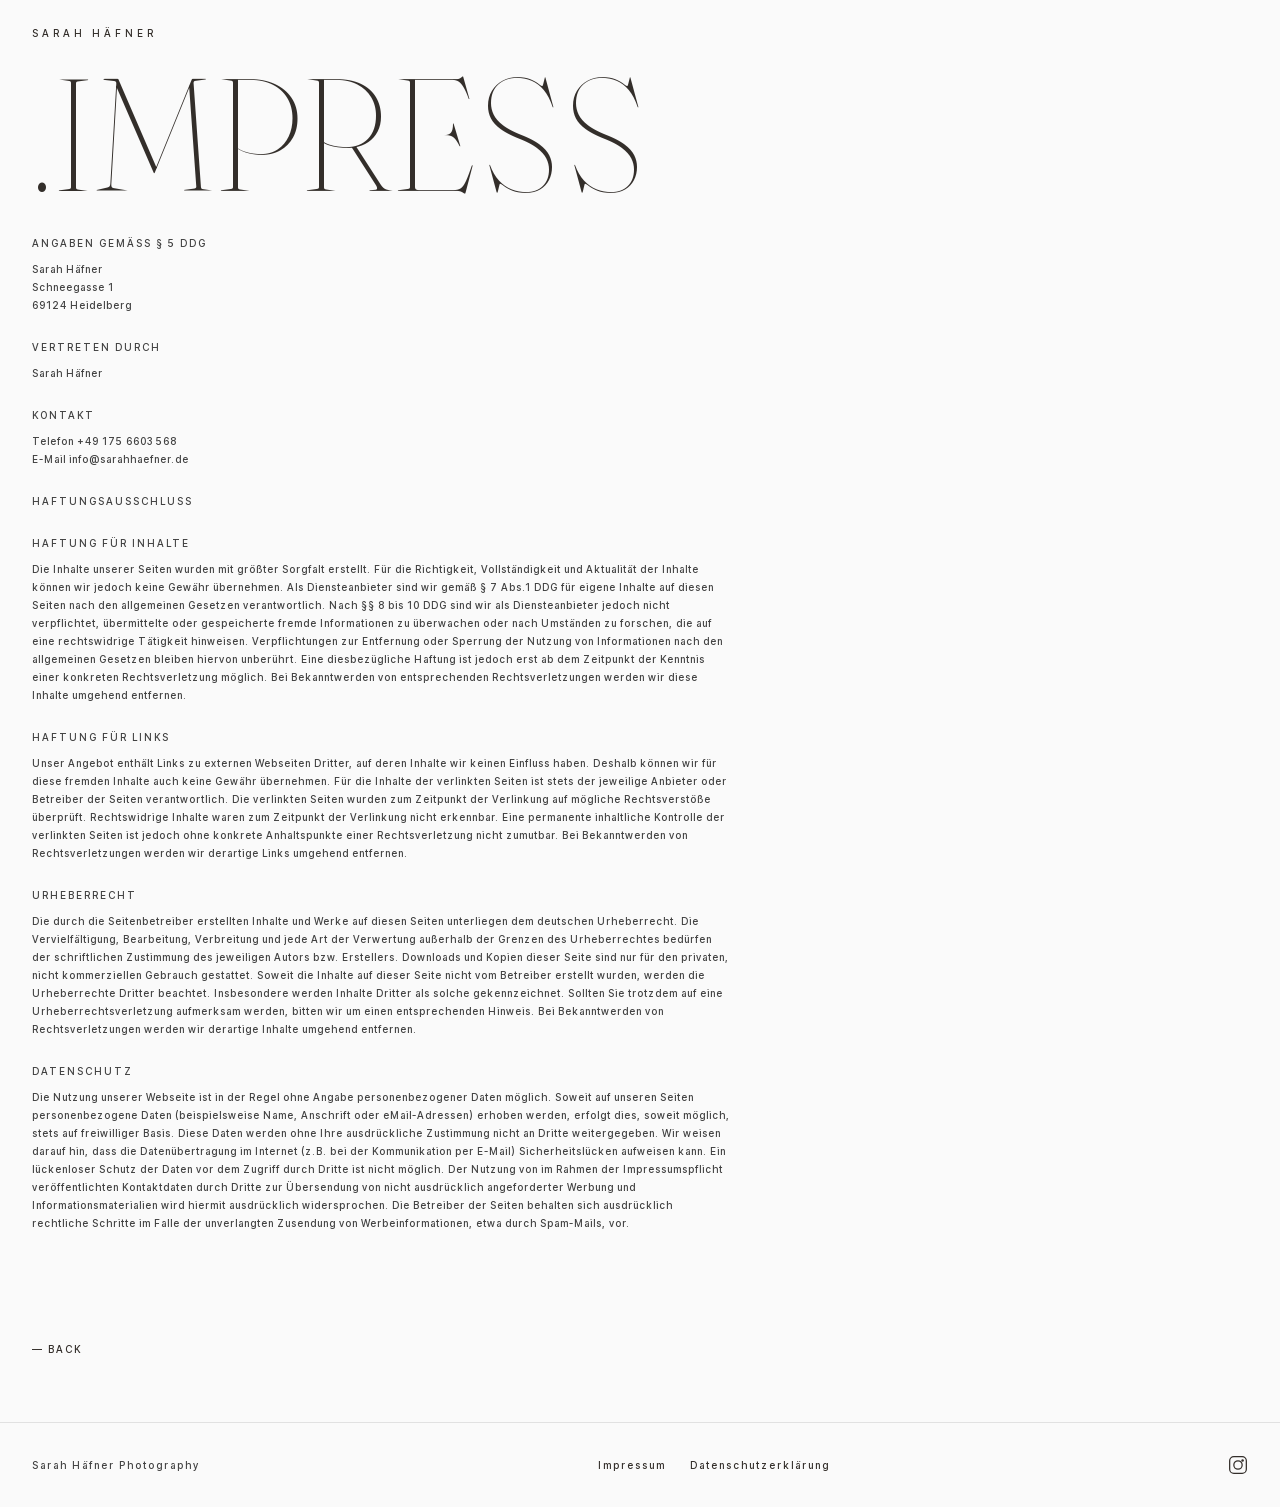
==== impress/index.html @ 79dc25fd "Platzhalterseite sarahhaefner.de" ====
<!DOCTYPE html>
<html lang="de">
<head>
  <meta charset="UTF-8">
  <meta name="viewport" content="width=device-width, initial-scale=1.0">
  <title>Impressum | Sarah Häfner Photography</title>
  <link rel="preload" href="../fonts/fraunces-var.woff2" as="font" type="font/woff2" crossorigin>
  <link rel="preload" href="../fonts/inter-tight-500.woff2" as="font" type="font/woff2" crossorigin>
  <link rel="stylesheet" href="../css/style.css">
</head>
<body>
  <header class="navbar">
    <a href="../" class="logo">SARAH HÄFNER</a>
  </header>

  <main>
    <section class="legal">
      <h1 class="heading">.Impress</h1>
      <div class="legal-text">
        <h2>Angaben gemäß § 5 DDG</h2>
        <p>Sarah Häfner<br>
        Schneegasse 1<br>
        69124 Heidelberg</p>

        <h2>Vertreten durch</h2>
        <p>Sarah Häfner</p>

        <h2>Kontakt</h2>
        <p>Telefon +49 175 6603 568<br>
        E-Mail info@sarahhaefner.de</p>

        <h2>Haftungsausschluss</h2>

        <h3>Haftung für Inhalte</h3>
        <p>Die Inhalte unserer Seiten wurden mit größter Sorgfalt erstellt. Für die Richtigkeit, Vollständigkeit und Aktualität der Inhalte können wir jedoch keine Gewähr übernehmen. Als Diensteanbieter sind wir gemäß § 7 Abs.1 DDG für eigene Inhalte auf diesen Seiten nach den allgemeinen Gesetzen verantwortlich. Nach §§ 8 bis 10 DDG sind wir als Diensteanbieter jedoch nicht verpflichtet, übermittelte oder gespeicherte fremde Informationen zu überwachen oder nach Umständen zu forschen, die auf eine rechtswidrige Tätigkeit hinweisen. Verpflichtungen zur Entfernung oder Sperrung der Nutzung von Informationen nach den allgemeinen Gesetzen bleiben hiervon unberührt. Eine diesbezügliche Haftung ist jedoch erst ab dem Zeitpunkt der Kenntnis einer konkreten Rechtsverletzung möglich. Bei Bekanntwerden von entsprechenden Rechtsverletzungen werden wir diese Inhalte umgehend entfernen.</p>

        <h3>Haftung für Links</h3>
        <p>Unser Angebot enthält Links zu externen Webseiten Dritter, auf deren Inhalte wir keinen Einfluss haben. Deshalb können wir für diese fremden Inhalte auch keine Gewähr übernehmen. Für die Inhalte der verlinkten Seiten ist stets der jeweilige Anbieter oder Betreiber der Seiten verantwortlich. Die verlinkten Seiten wurden zum Zeitpunkt der Verlinkung auf mögliche Rechtsverstöße überprüft. Rechtswidrige Inhalte waren zum Zeitpunkt der Verlinkung nicht erkennbar. Eine permanente inhaltliche Kontrolle der verlinkten Seiten ist jedoch ohne konkrete Anhaltspunkte einer Rechtsverletzung nicht zumutbar. Bei Bekanntwerden von Rechtsverletzungen werden wir derartige Links umgehend entfernen.</p>

        <h3>Urheberrecht</h3>
        <p>Die durch die Seitenbetreiber erstellten Inhalte und Werke auf diesen Seiten unterliegen dem deutschen Urheberrecht. Die Vervielfältigung, Bearbeitung, Verbreitung und jede Art der Verwertung außerhalb der Grenzen des Urheberrechtes bedürfen der schriftlichen Zustimmung des jeweiligen Autors bzw. Erstellers. Downloads und Kopien dieser Seite sind nur für den privaten, nicht kommerziellen Gebrauch gestattet. Soweit die Inhalte auf dieser Seite nicht vom Betreiber erstellt wurden, werden die Urheberrechte Dritter beachtet. Insbesondere werden Inhalte Dritter als solche gekennzeichnet. Sollten Sie trotzdem auf eine Urheberrechtsverletzung aufmerksam werden, bitten wir um einen entsprechenden Hinweis. Bei Bekanntwerden von Rechtsverletzungen werden wir derartige Inhalte umgehend entfernen.</p>

        <h3>Datenschutz</h3>
        <p>Die Nutzung unserer Webseite ist in der Regel ohne Angabe personenbezogener Daten möglich. Soweit auf unseren Seiten personenbezogene Daten (beispielsweise Name, Anschrift oder eMail-Adressen) erhoben werden, erfolgt dies, soweit möglich, stets auf freiwilliger Basis. Diese Daten werden ohne Ihre ausdrückliche Zustimmung nicht an Dritte weitergegeben. Wir weisen darauf hin, dass die Datenübertragung im Internet (z.B. bei der Kommunikation per E-Mail) Sicherheitslücken aufweisen kann. Ein lückenloser Schutz der Daten vor dem Zugriff durch Dritte ist nicht möglich. Der Nutzung von im Rahmen der Impressumspflicht veröffentlichten Kontaktdaten durch Dritte zur Übersendung von nicht ausdrücklich angeforderter Werbung und Informationsmaterialien wird hiermit ausdrücklich widersprochen. Die Betreiber der Seiten behalten sich ausdrücklich rechtliche Schritte im Falle der unverlangten Zusendung von Werbeinformationen, etwa durch Spam-Mails, vor.</p>
      </div>
    </section>
    <div class="legal" style="padding-top:0">
      <a href="../" class="back-link">— back</a>
    </div>
  </main>

  <footer class="footer">
    <div class="footer-inner">
      <p class="footer-text">Sarah Häfner Photography</p>
      <nav class="footer-nav">
        <a href="../impress/" class="footer-link">Impressum</a>
        <a href="../privacy-policy/" class="footer-link">Datenschutzerklärung</a>
      </nav>
      <a href="https://www.instagram.com/sarahhaefner_photography/" class="footer-instagram" target="_blank" rel="noopener" aria-label="Instagram">
        <svg width="20" height="20" viewBox="0 0 24 24" fill="none" stroke="currentColor" stroke-width="1.5" stroke-linecap="round" stroke-linejoin="round">
          <rect x="2" y="2" width="20" height="20" rx="5"/>
          <circle cx="12" cy="12" r="5"/>
          <circle cx="17.5" cy="6.5" r="1.5" fill="currentColor" stroke="none"/>
        </svg>
      </a>
    </div>
  </footer>
</body>
</html>
---- css/style.css ----
/* ── Fonts ── */

@font-face {
  font-family: "Fraunces";
  src: url("../fonts/fraunces-var.woff2") format("woff2-variations");
  font-display: swap;
  font-weight: 100 900;
}

@font-face {
  font-family: "Inter Tight";
  src: url("../fonts/inter-tight-500.woff2") format("woff2");
  font-display: swap;
  font-weight: 500;
}

/* ── Design-Tokens ── */

:root {
  --bg: #fafafa;
  --text: #332e2a;
  --text-black: #000000bd;
  --accent-link: #3b99d9;
  --font-display: "Fraunces", Georgia, serif;
  --font-body: "Inter Tight", "Helvetica Neue", Arial, sans-serif;
  --fraunces-settings: "opsz" 144, "wght" 100, "SOFT" 0, "WONK" 1;
}

/* ── Reset ── */

*, *::before, *::after {
  box-sizing: border-box;
  margin: 0;
  padding: 0;
}

img {
  display: block;
  max-width: 100%;
  height: auto;
}

a {
  color: inherit;
  text-decoration: none;
}

/* ── Body ── */

html {
  height: 100%;
}

body {
  min-height: 100%;
  display: flex;
  flex-direction: column;
  font-family: var(--font-body);
  font-weight: 500;
  font-size: 10px;
  letter-spacing: 1px;
  line-height: 18px;
  color: var(--text-black);
  background: var(--bg);
  -webkit-font-smoothing: antialiased;
  -moz-osx-font-smoothing: grayscale;
}

main {
  flex: 1 0 auto;
}

/* ── Typografie ── */

.heading {
  font-family: var(--font-display);
  font-variation-settings: var(--fraunces-settings);
  font-size: clamp(48px, 15vw, 160px);
  line-height: 0.85;
  color: var(--text);
  text-transform: uppercase;
}

/* ── Navbar ── */

.navbar {
  display: flex;
  align-items: center;
  justify-content: space-between;
  padding: 24px 32px;
}

.logo {
  font-family: var(--font-body);
  font-weight: 500;
  font-size: 10px;
  letter-spacing: 4px;
  color: var(--text);
  text-transform: uppercase;
}

/* ── Hero (Platzhalter) ── */

.hero {
  padding: 0 32px 64px;
  display: flex;
  flex-direction: column;
  justify-content: center;
  min-height: 55vh;
}

.hero-text {
  max-width: 34ch;
  margin-top: 32px;
  font-size: 10px;
  letter-spacing: 1px;
  line-height: 18px;
}

.hero-contact {
  margin-top: 40px;
  display: flex;
  flex-direction: column;
  gap: 8px;
}

.hero-contact a {
  font-size: 10px;
  letter-spacing: 2px;
  color: var(--text);
  text-transform: uppercase;
  transition: letter-spacing 0.2s cubic-bezier(0.645, 0.045, 0.355, 1);
  align-self: flex-start;
  padding: 6px 0;
  min-height: 32px;
  display: flex;
  align-items: center;
}

.hero-contact a:hover {
  letter-spacing: 4px;
}

/* ── Rechtstexte ── */

.legal {
  padding: 0 32px 64px;
}

.legal-text {
  max-width: 700px;
  margin-top: 32px;
  font-size: 10px;
  letter-spacing: 1px;
  line-height: 18px;
}

.legal-text h2, .legal-text h3 {
  font-family: var(--font-body);
  font-weight: 500;
  font-size: 10px;
  letter-spacing: 2px;
  text-transform: uppercase;
  margin: 24px 0 8px;
}

.legal-text p {
  margin-bottom: 12px;
}

.legal-text ul {
  margin: 0 0 12px 16px;
}

.legal-text li {
  margin-bottom: 6px;
}

.legal-text a {
  color: var(--accent-link);
  word-break: break-word;
}

.back-link {
  display: inline-block;
  margin-top: 32px;
  font-size: 10px;
  letter-spacing: 2px;
  color: var(--text);
  text-transform: uppercase;
  transition: letter-spacing 0.2s cubic-bezier(0.645, 0.045, 0.355, 1);
}

.back-link:hover {
  letter-spacing: 4px;
}

/* ── Footer ── */

.footer {
  flex-shrink: 0;
  padding: 32px;
  border-top: 1px solid rgba(0, 0, 0, 0.1);
}

.footer-inner {
  display: flex;
  align-items: center;
  justify-content: space-between;
  flex-wrap: wrap;
  gap: 16px;
}

.footer-text {
  font-family: var(--font-body);
  font-weight: 500;
  font-size: 10px;
  letter-spacing: 2px;
}

.footer-nav {
  display: flex;
  gap: 24px;
}

.footer-link {
  font-size: 10px;
  letter-spacing: 2px;
  color: var(--text);
  transition: color 0.2s;
}

.footer-link:hover {
  color: var(--accent-link);
}

.footer-instagram {
  color: var(--text);
  transition: color 0.2s;
  display: flex;
  align-items: center;
}

.footer-instagram:hover {
  color: var(--accent-link);
}

/* ── Responsive ── */

@media (max-width: 480px) {
  .navbar {
    padding: 24px;
  }

  .hero,
  .legal {
    padding-left: 24px;
    padding-right: 24px;
  }

  .footer {
    padding: 24px;
  }

  .footer-inner {
    flex-direction: column;
    align-items: flex-start;
  }
}
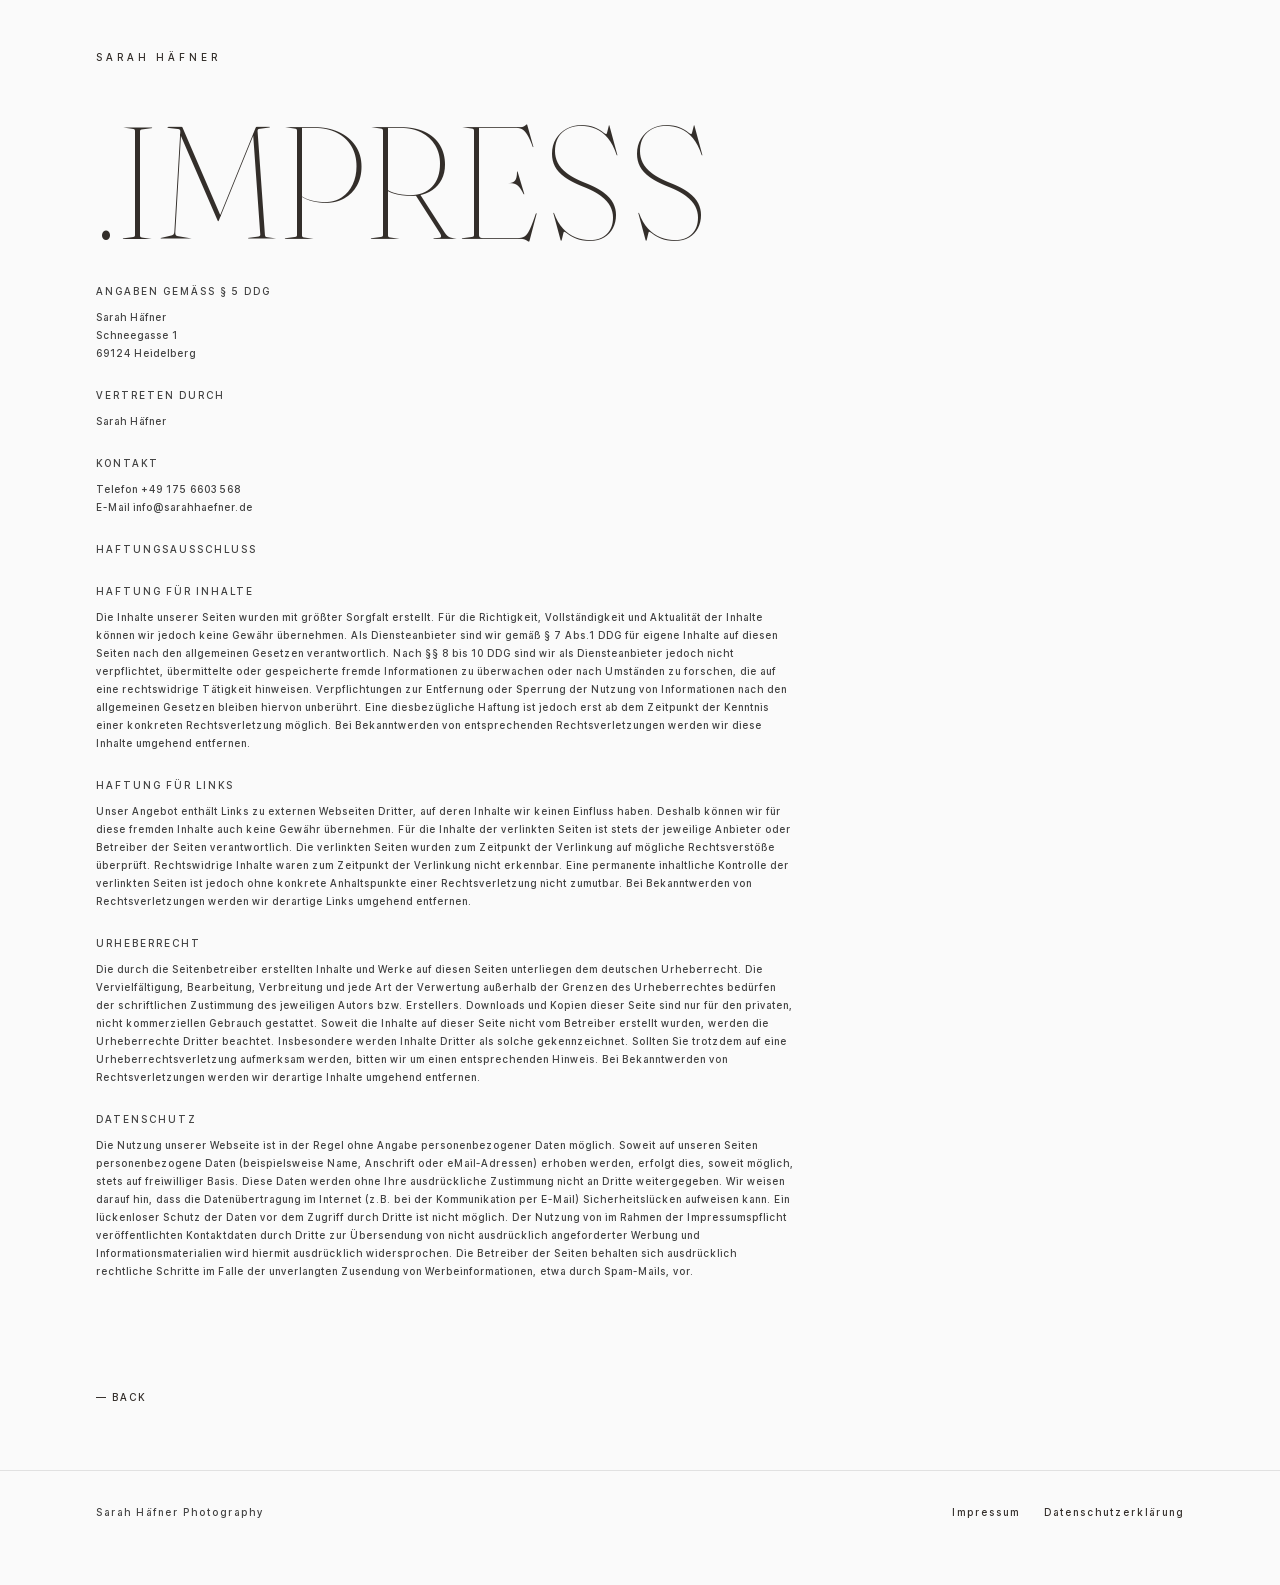
==== commit c3fe11a3: "Neue Hero-Struktur, groessere Raender, Instagram-Icon raus" ====
--- a/impress/index.html
+++ b/impress/index.html
@@ -56,13 +56,6 @@
         <a href="../impress/" class="footer-link">Impressum</a>
         <a href="../privacy-policy/" class="footer-link">Datenschutzerklärung</a>
       </nav>
-      <a href="https://www.instagram.com/sarahhaefner_photography/" class="footer-instagram" target="_blank" rel="noopener" aria-label="Instagram">
-        <svg width="20" height="20" viewBox="0 0 24 24" fill="none" stroke="currentColor" stroke-width="1.5" stroke-linecap="round" stroke-linejoin="round">
-          <rect x="2" y="2" width="20" height="20" rx="5"/>
-          <circle cx="12" cy="12" r="5"/>
-          <circle cx="17.5" cy="6.5" r="1.5" fill="currentColor" stroke="none"/>
-        </svg>
-      </a>
     </div>
   </footer>
 </body>
--- a/css/style.css
+++ b/css/style.css
@@ -24,6 +24,10 @@
   --font-display: "Fraunces", Georgia, serif;
   --font-body: "Inter Tight", "Helvetica Neue", Arial, sans-serif;
   --fraunces-settings: "opsz" 144, "wght" 100, "SOFT" 0, "WONK" 1;
+  /* Seitenränder */
+  --pad-x: 96px;
+  --pad-top: 48px;
+  --pad-bottom: 64px;
 }
 
 /* ── Reset ── */
@@ -87,7 +91,7 @@
   display: flex;
   align-items: center;
   justify-content: space-between;
-  padding: 24px 32px;
+  padding: var(--pad-top) var(--pad-x) 0;
 }
 
 .logo {
@@ -102,16 +106,23 @@
 /* ── Hero (Platzhalter) ── */
 
 .hero {
-  padding: 0 32px 64px;
+  padding: var(--pad-top) var(--pad-x) var(--pad-bottom);
   display: flex;
   flex-direction: column;
   justify-content: center;
   min-height: 55vh;
 }
 
+.subline {
+  margin-top: 16px;
+  font-size: 10px;
+  letter-spacing: 2px;
+  color: var(--text);
+}
+
 .hero-text {
   max-width: 34ch;
-  margin-top: 32px;
+  margin-top: 64px;
   font-size: 10px;
   letter-spacing: 1px;
   line-height: 18px;
@@ -122,6 +133,14 @@
   display: flex;
   flex-direction: column;
   gap: 8px;
+}
+
+.contact-label {
+  font-size: 10px;
+  letter-spacing: 2px;
+  text-transform: uppercase;
+  color: var(--text);
+  margin-bottom: 4px;
 }
 
 .hero-contact a {
@@ -144,7 +163,7 @@
 /* ── Rechtstexte ── */
 
 .legal {
-  padding: 0 32px 64px;
+  padding: var(--pad-top) var(--pad-x) var(--pad-bottom);
 }
 
 .legal-text {
@@ -199,7 +218,7 @@
 
 .footer {
   flex-shrink: 0;
-  padding: 32px;
+  padding: 32px var(--pad-x) var(--pad-bottom);
   border-top: 1px solid rgba(0, 0, 0, 0.1);
 }
 
@@ -234,32 +253,19 @@
   color: var(--accent-link);
 }
 
-.footer-instagram {
-  color: var(--text);
-  transition: color 0.2s;
-  display: flex;
-  align-items: center;
-}
-
-.footer-instagram:hover {
-  color: var(--accent-link);
-}
-
 /* ── Responsive ── */
 
+@media (max-width: 900px) {
+  :root {
+    --pad-x: 48px;
+  }
+}
+
 @media (max-width: 480px) {
-  .navbar {
-    padding: 24px;
-  }
-
-  .hero,
-  .legal {
-    padding-left: 24px;
-    padding-right: 24px;
-  }
-
-  .footer {
-    padding: 24px;
+  :root {
+    --pad-x: 32px;
+    --pad-top: 40px;
+    --pad-bottom: 48px;
   }
 
   .footer-inner {
